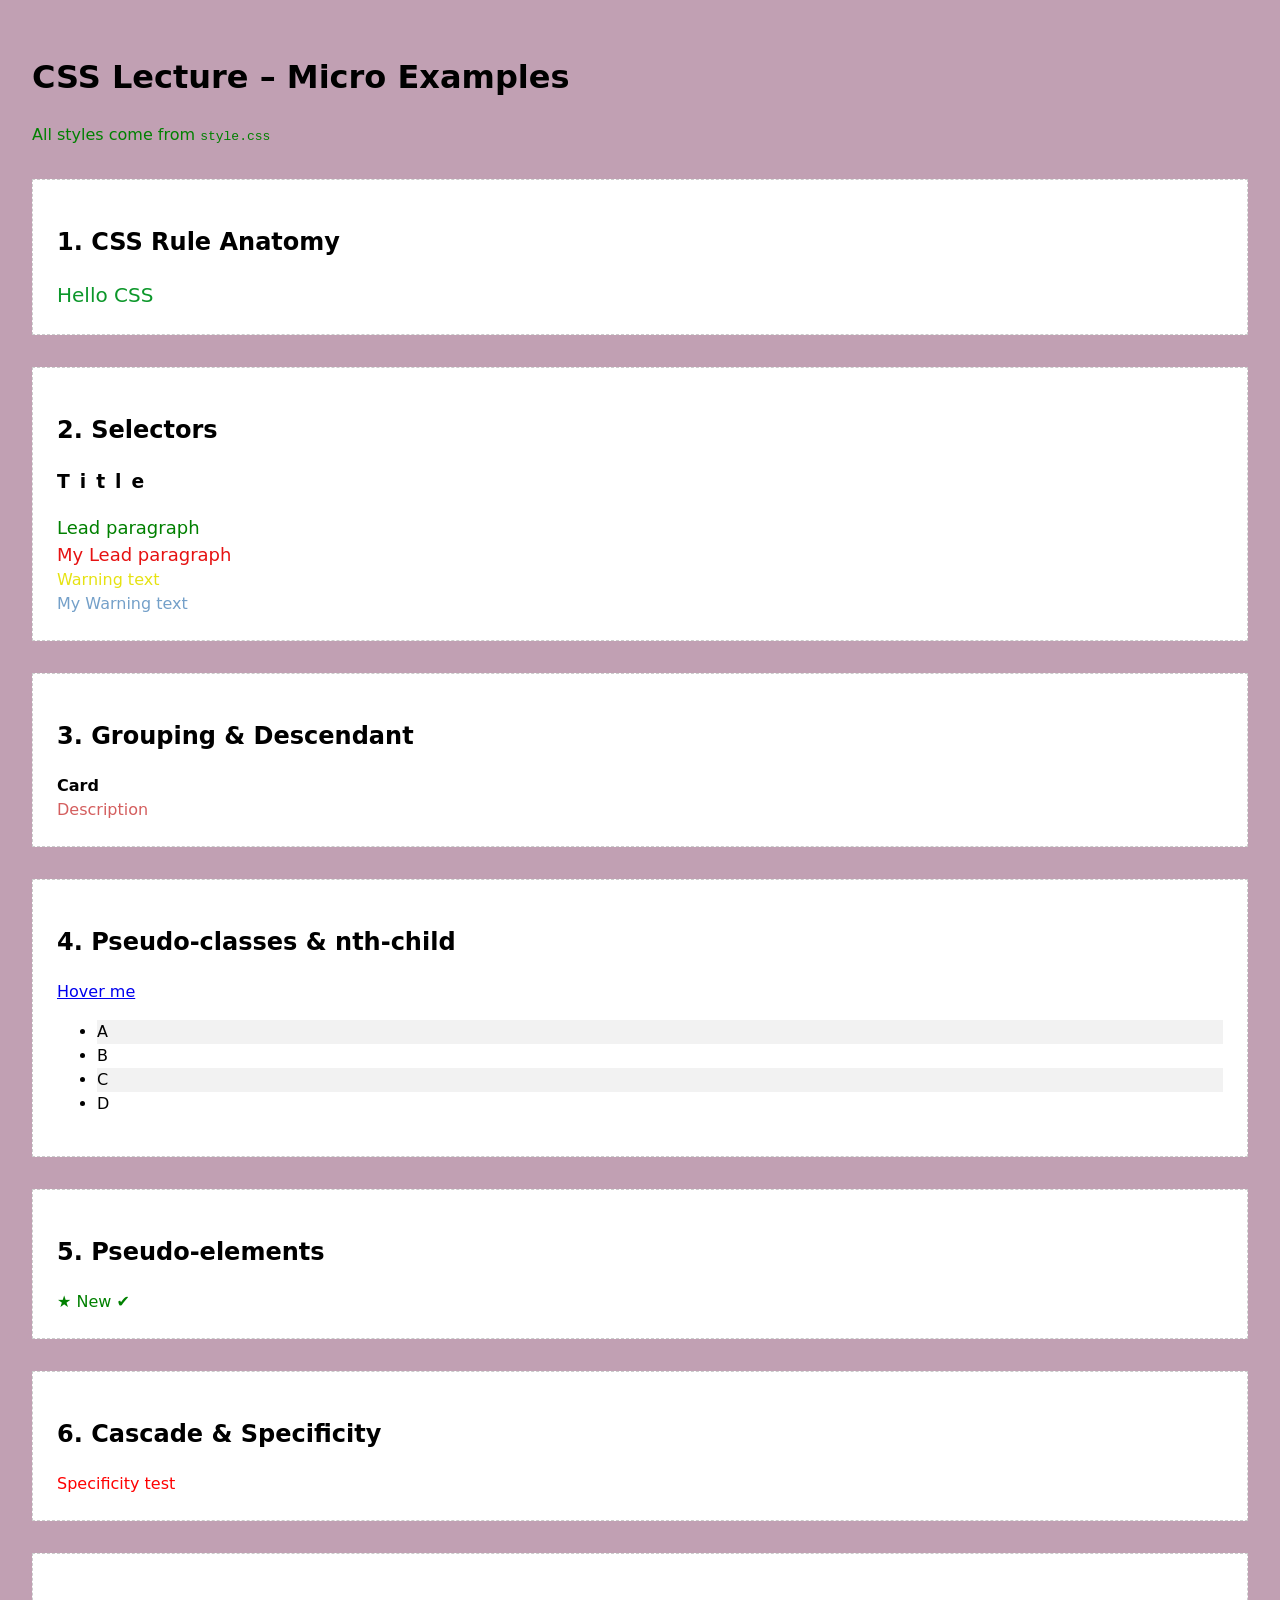
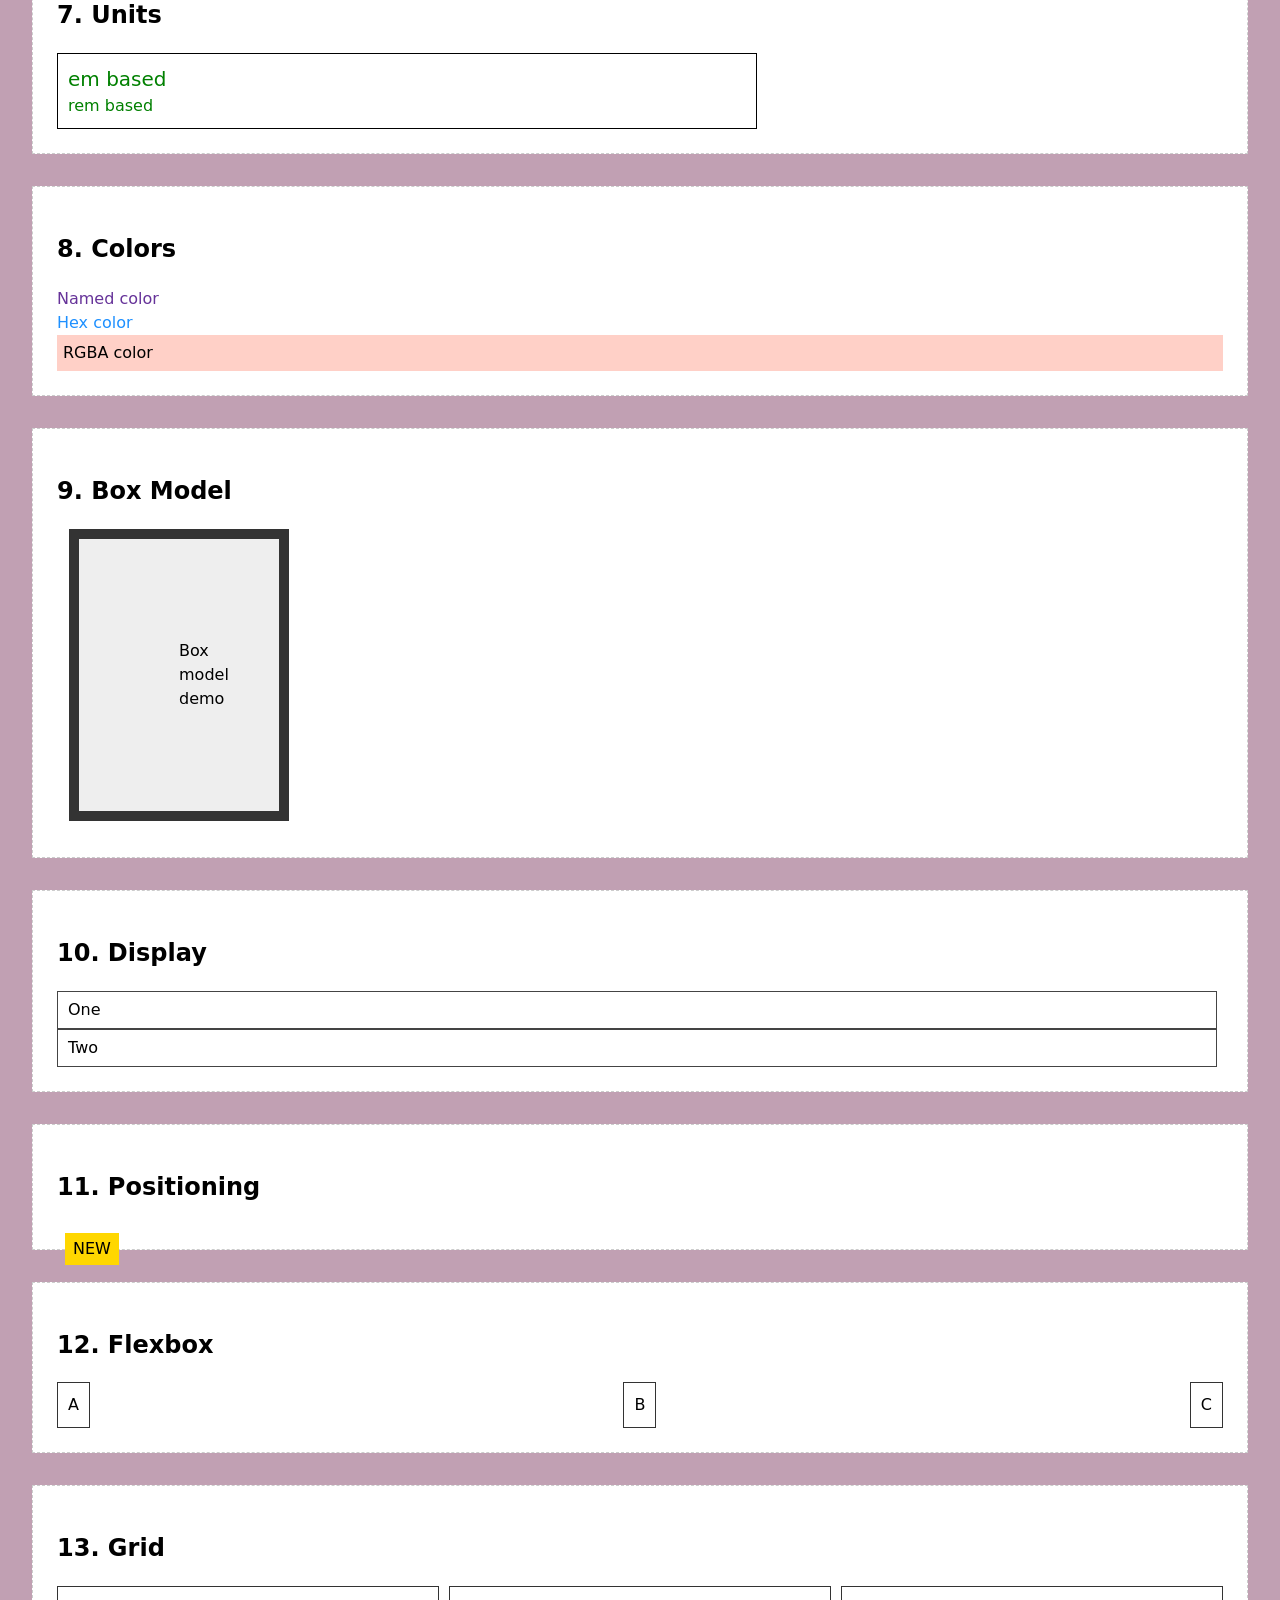
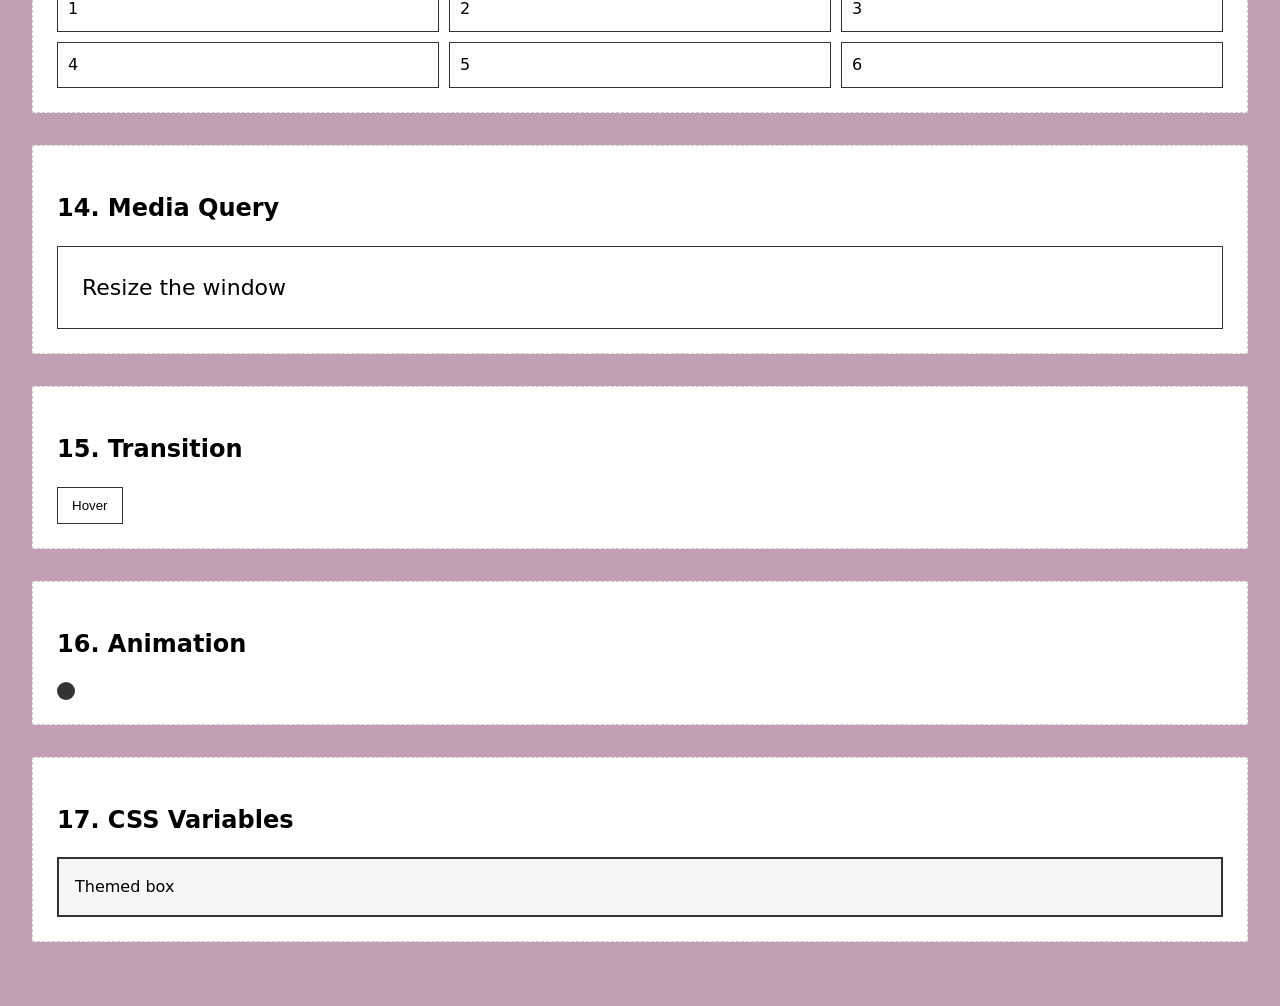
==== lecture-03-css-basics/index.html @ 49e9310b "Initial commit" ====
<!DOCTYPE html>
<html lang="en">
<head>
  <meta charset="UTF-8" />
  <title>CSS Lecture – Micro Demos (External CSS)</title>
  <meta name="viewport" content="width=device-width, initial-scale=1" />

  <!-- External CSS -->
  <link rel="stylesheet" href="style.css" />
</head>
<body>

  <h1>CSS Lecture – Micro Examples</h1>
  <p class="intro">All styles come from <code>style.css</code></p>

  <section>
    <h2 >1. CSS Rule Anatomy</h2>
    <p class="note">Hello CSS</p>
  </section>

  <section>
    <h2>2. Selectors</h2>
    <h3 class="kicker">Title</h3>
    <p class="lead">Lead paragraph</p>
    <p class="my-lead">My Lead paragraph</p>

    <p id="warning">Warning text</p>
    <p id="my-warning">My Warning text</p>


  </section>

  <section>
    <h2>3. Grouping & Descendant</h2>
    <div class="card">
      <h4>Card</h4>
      <p>Description</p>
    </div>
  </section>

  <section>
    <h2>4. Pseudo-classes & nth-child</h2>
    <a class="btn" href="#">Hover me</a>
    <ul class="list">
      <li>A</li><li>B</li><li>C</li><li>D</li>
    </ul>
  </section>

  <section>
    <h2>5. Pseudo-elements</h2>
    <p class="tag">New</p>
  </section>

  <section>
    <h2>6. Cascade & Specificity</h2>
    <p id="x" class="a">Specificity test</p>
  </section>

  <section>
    <h2>7. Units</h2>
    <div class="box">
      <p class="em">em based</p>
      <p class="rem">rem based</p>
    </div>
  </section>

  <section>
    <h2>8. Colors</h2>
    <div class="c1">Named color</div>
    <div class="c2">Hex color</div>
    <div class="c3">RGBA color</div>
  </section>

  <section>
    <h2>9. Box Model</h2>
    <div class="panel">Box model demo</div>
  </section>

  <section>
    <h2>10. Display</h2>
    <span class="pill">One</span>
    <span class="pill">Two</span>
  </section>

  <section>
    <h2>11. Positioning</h2>
    <div class="wrap">
      <div class="badge">NEW</div>
      <img class="photo" src="https://picsum.photos/320/140" alt="">
    </div>
  </section>

  <section>
    <h2>12. Flexbox</h2>
    <div class="row">
      <div class="cell">A</div>
      <div class="cell">B</div>
      <div class="cell">C</div>
    </div>
  </section>

  <section>
    <h2>13. Grid</h2>
    <div class="grid">
      <div class="cell">1</div><div class="cell">2</div><div class="cell">3</div>
      <div class="cell">4</div><div class="cell">5</div><div class="cell">6</div>
    </div>
  </section>

  <section>
    <h2>14. Media Query</h2>
    <div class="layout">Resize the window</div>
  </section>

  <section>
    <h2>15. Transition</h2>
    <button class="cta">Hover</button>
  </section>

  <section>
    <h2>16. Animation</h2>
    <div class="dot"></div>
  </section>

  <section>
    <h2>17. CSS Variables</h2>
    <div class="theme">Themed box</div>
  </section>

</body>
</html>
---- lecture-03-css-basics/style.css ----
/* =====================
   GLOBAL STYLES
===================== */
* { box-sizing: border-box; }

:root {
  --pad: 16px;
  --bg: #f6f6f6;
  --border: #333;
}

body {
  font-family: system-ui, Arial, sans-serif;
  background: #c1a0b3;
  padding: 24px;
  line-height: 1.5;
}

section {
  margin: 2rem 0;
  padding: 1.5rem;
  border: 1px dashed #ccc;
  background: #fff;
}

.intro { margin-bottom: 2rem; }

/* 1. Rule anatomy */
.note { color: rgb(12, 151, 42); font-size: 20px; }

/* 2. Selectors */
.kicker { letter-spacing: 10px; }
.lead { font-size: 18px; }
.my-lead {  color: rgb(230, 18, 18); font-size: 18px; }

#warning { color: rgb(230, 226, 18); }
#my-warning { color: rgb(116, 160, 201); }


/* 3. Grouping & descendant */
h4, p {   
    font-family: system-ui, Arial, sans-serif;
    margin: 0; }
.card p { color: #d45e5e; }

/* 4. Pseudo-classes */
.btn:hover { text-decoration: underline; }
.list li:nth-child(odd) { background: #f2f2f2; }

/* 5. Pseudo-elements */
.tag::before { content: "★ "; }
.tag::after { content: " ✔"; }

/* 6. Specificity */
p { color: green; }
.a { color: blue; }
#x { color: red; }

/* 7. Units */
.box { font-size: 20px; border: 1px solid #000; padding: 10px; width: 60%; }
.em { font-size: 1em; }
.rem { font-size: 1rem; }

/* 8. Colors */
.c1 { color: rebeccapurple; }
.c2 { color: #1e90ff; }
.c3 { background: rgba(255,99,71,0.3); padding: 6px; }

/* 9. Box model */
.panel {
  width: 200px;
  padding: 100px;
  border: 10px solid #333;
  margin: 12px;
  background: #eee;
}

/* 10. Display */
.pill {
  display: block;
  padding: 6px 10px;
  border: 1px solid #444;
  margin-right: 6px;
}

/* 11. Positioning */
.wrap { position: relative; width: 320px; }
.photo { width: 100%; display: block; }
.badge {
  position: absolute;
  top: 8px;
  left: 8px;
  background: gold;
  padding: 4px 8px;
}

/* 12. Flexbox */
.row {
  display: flex;
  justify-content: space-between;
  gap: 10px;
}
.cell { border: 1px solid #333; padding: 10px; }

/* 13. Grid */
.grid {
  display: grid;
  grid-template-columns: repeat(3, 1fr);
  gap: 10px;
}

/* 14. Media query */
.layout { padding: 12px; border: 1px solid #333; }
@media (min-width: 768px) {
  .layout { font-size: 22px; padding: 24px; }
}

/* 15. Transition */
.cta {
  padding: 10px 14px;
  border: 1px solid #333;
  background: white;
  cursor: pointer;
  transition: transform 200ms, background 200ms;
}
.cta:hover {
  transform: translateY(-2px);
  background: #eee;
}

/* 16. Animation */
.dot {
  width: 18px;
  height: 18px;
  border-radius: 50%;
  background: #333;
  animation: bounce 700ms infinite alternate;
}
@keyframes bounce {
  from { transform: translateY(0); }
  to { transform: translateY(-20px); }
}

/* 17. CSS Variables */
.theme {
  padding: var(--pad);
  background: var(--bg);
  border: 2px solid var(--border);
}
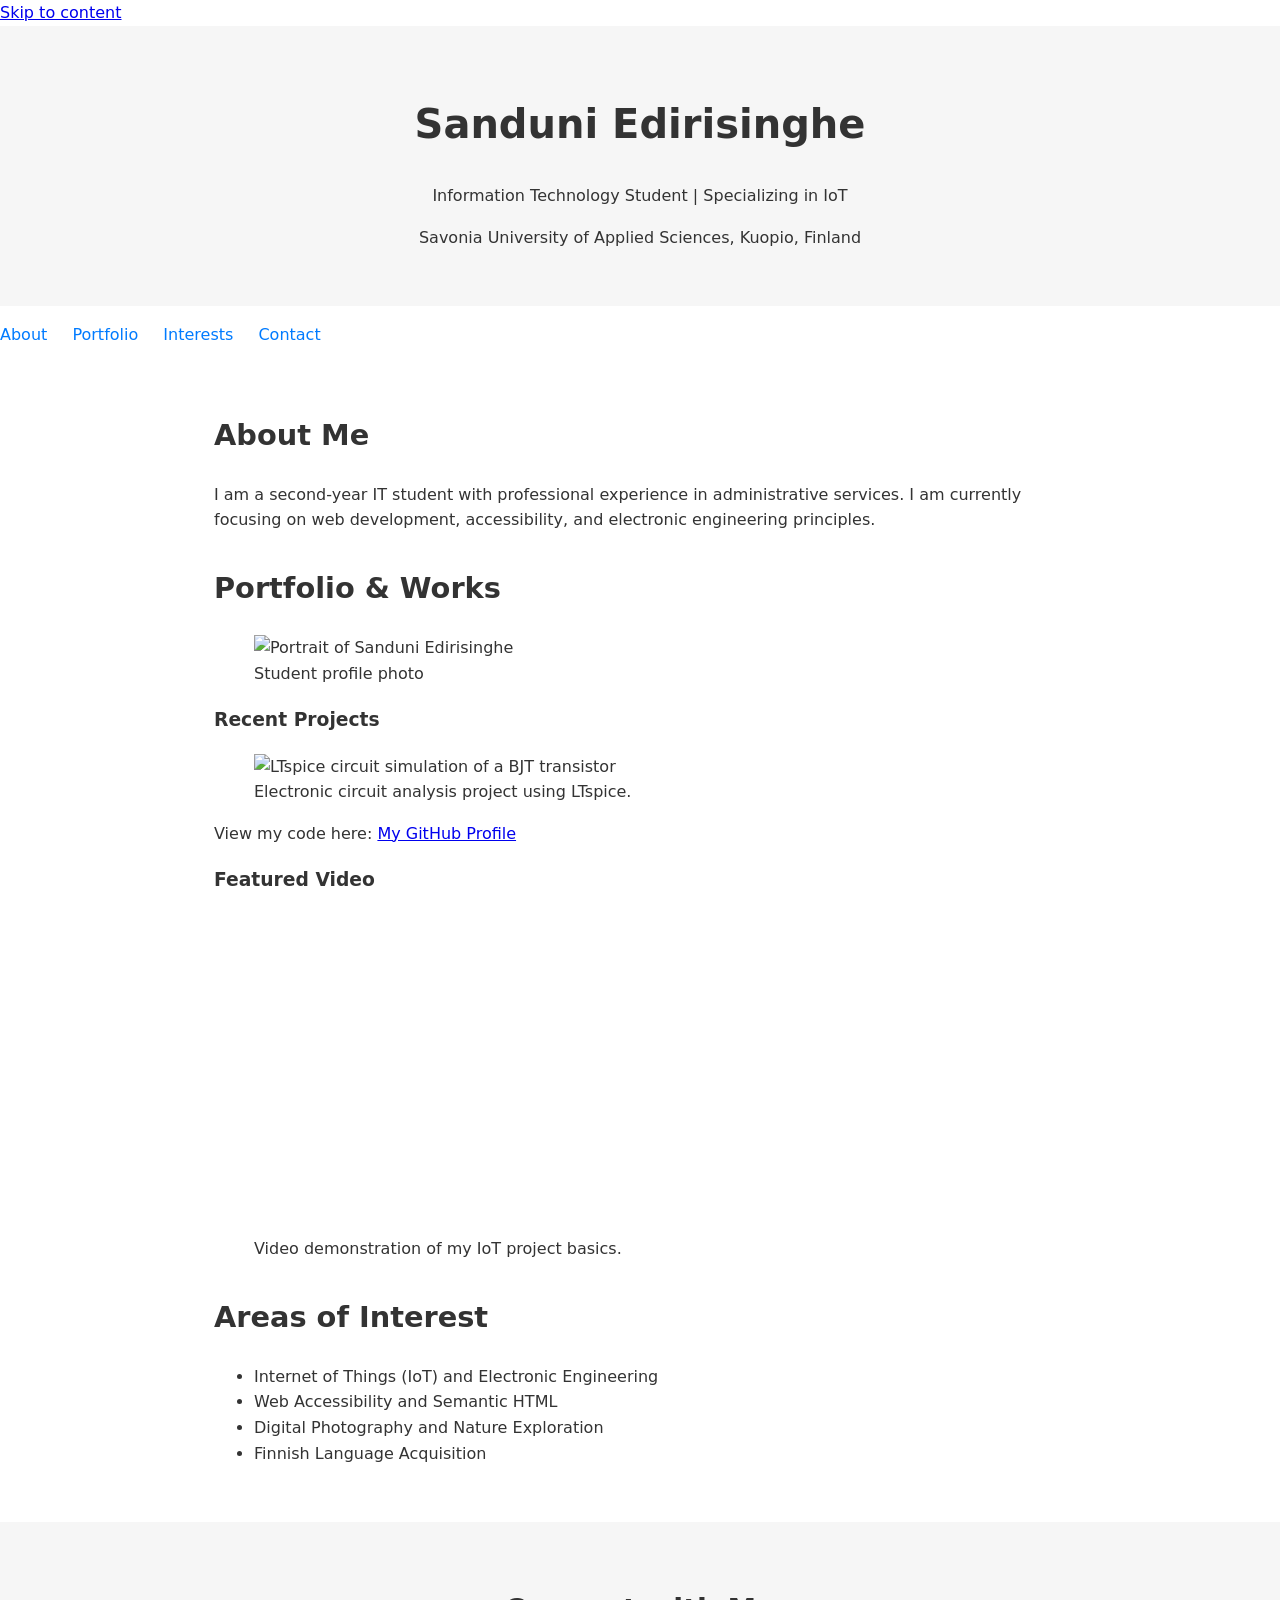
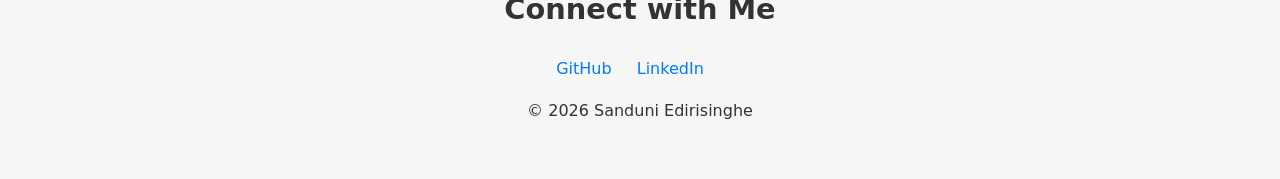
==== commit 1717693b: "update my portfolio" ====
--- a/lecture-03-css-basics/index.html
+++ b/lecture-03-css-basics/index.html
@@ -1,131 +1,82 @@
 <!DOCTYPE html>
 <html lang="en">
 <head>
-  <meta charset="UTF-8" />
-  <title>CSS Lecture – Micro Demos (External CSS)</title>
-  <meta name="viewport" content="width=device-width, initial-scale=1" />
-
-  <!-- External CSS -->
-  <link rel="stylesheet" href="style.css" />
+    <meta charset="UTF-8">
+    <meta name="viewport" content="width=device-width, initial-scale=1.0">
+    <title>Portfolio - Sanduni Edirisinghe</title>
+    <link rel="stylesheet" href="css/style.css">
 </head>
 <body>
 
-  <h1>CSS Lecture – Micro Examples</h1>
-  <p class="intro">All styles come from <code>style.css</code></p>
+    <a href="#main" class="skip-link">Skip to content</a>
 
-  <section>
-    <h2 >1. CSS Rule Anatomy</h2>
-    <p class="note">Hello CSS</p>
-  </section>
+    <header>
+        <h1>Sanduni Edirisinghe</h1>
+        <p>Information Technology Student | Specializing in IoT</p>
+        <p>Savonia University of Applied Sciences, Kuopio, Finland</p>
+    </header>
 
-  <section>
-    <h2>2. Selectors</h2>
-    <h3 class="kicker">Title</h3>
-    <p class="lead">Lead paragraph</p>
-    <p class="my-lead">My Lead paragraph</p>
+    <nav>
+        <ul>
+            <li><a href="#about">About</a></li>
+            <li><a href="#portfolio">Portfolio</a></li>
+            <li><a href="#interests">Interests</a></li>
+            <li><a href="#contact">Contact</a></li>
+        </ul>
+    </nav>
 
-    <p id="warning">Warning text</p>
-    <p id="my-warning">My Warning text</p>
+    <main id="main">
+        
+        <section id="about">
+            <h2>About Me</h2>
+            <p>I am a second-year IT student with professional experience in administrative services. I am currently focusing on web development, accessibility, and electronic engineering principles.</p>
+        </section>
 
+        <section id="portfolio">
+            <h2>Portfolio & Works</h2>
+            
+            <figure>
+                <img src="profile.jpg" alt="Portrait of Sanduni Edirisinghe">
+                <figcaption>Student profile photo</figcaption>
+            </figure>
 
-  </section>
+            <h3>Recent Projects</h3>
+            <figure>
+                <img src="circuit-simulation.png" alt="LTspice circuit simulation of a BJT transistor">
+                <figcaption>Electronic circuit analysis project using LTspice.</figcaption>
+            </figure>
 
-  <section>
-    <h2>3. Grouping & Descendant</h2>
-    <div class="card">
-      <h4>Card</h4>
-      <p>Description</p>
-    </div>
-  </section>
+            <p>View my code here: <a href="https://github.com/Sanduni-IoT">My GitHub Profile</a></p>
 
-  <section>
-    <h2>4. Pseudo-classes & nth-child</h2>
-    <a class="btn" href="#">Hover me</a>
-    <ul class="list">
-      <li>A</li><li>B</li><li>C</li><li>D</li>
-    </ul>
-  </section>
+            <h3>Featured Video</h3>
+            <figure>
+                <iframe width="560" height="315" src="https://www.youtube.com/embed/dQw4w9WgXcQ" title="Project Demonstration Video" frameborder="0" allowfullscreen></iframe>
+                <figcaption>Video demonstration of my IoT project basics.</figcaption>
+            </figure>
+        </section>
 
-  <section>
-    <h2>5. Pseudo-elements</h2>
-    <p class="tag">New</p>
-  </section>
+        <section id="interests">
+            <h2>Areas of Interest</h2>
+            <ul>
+                <li>Internet of Things (IoT) and Electronic Engineering</li>
+                <li>Web Accessibility and Semantic HTML</li>
+                <li>Digital Photography and Nature Exploration</li>
+                <li>Finnish Language Acquisition</li>
+            </ul>
+        </section>
 
-  <section>
-    <h2>6. Cascade & Specificity</h2>
-    <p id="x" class="a">Specificity test</p>
-  </section>
+    </main>
 
-  <section>
-    <h2>7. Units</h2>
-    <div class="box">
-      <p class="em">em based</p>
-      <p class="rem">rem based</p>
-    </div>
-  </section>
-
-  <section>
-    <h2>8. Colors</h2>
-    <div class="c1">Named color</div>
-    <div class="c2">Hex color</div>
-    <div class="c3">RGBA color</div>
-  </section>
-
-  <section>
-    <h2>9. Box Model</h2>
-    <div class="panel">Box model demo</div>
-  </section>
-
-  <section>
-    <h2>10. Display</h2>
-    <span class="pill">One</span>
-    <span class="pill">Two</span>
-  </section>
-
-  <section>
-    <h2>11. Positioning</h2>
-    <div class="wrap">
-      <div class="badge">NEW</div>
-      <img class="photo" src="https://picsum.photos/320/140" alt="">
-    </div>
-  </section>
-
-  <section>
-    <h2>12. Flexbox</h2>
-    <div class="row">
-      <div class="cell">A</div>
-      <div class="cell">B</div>
-      <div class="cell">C</div>
-    </div>
-  </section>
-
-  <section>
-    <h2>13. Grid</h2>
-    <div class="grid">
-      <div class="cell">1</div><div class="cell">2</div><div class="cell">3</div>
-      <div class="cell">4</div><div class="cell">5</div><div class="cell">6</div>
-    </div>
-  </section>
-
-  <section>
-    <h2>14. Media Query</h2>
-    <div class="layout">Resize the window</div>
-  </section>
-
-  <section>
-    <h2>15. Transition</h2>
-    <button class="cta">Hover</button>
-  </section>
-
-  <section>
-    <h2>16. Animation</h2>
-    <div class="dot"></div>
-  </section>
-
-  <section>
-    <h2>17. CSS Variables</h2>
-    <div class="theme">Themed box</div>
-  </section>
+    <footer>
+        <h2>Connect with Me</h2>
+        <nav>
+            <ul>
+                <li><a href="https://github.com/Sanduni-IoT">GitHub</a></li>
+                <li><a href="https://www.linkedin.com/">LinkedIn</a></li>
+            </ul>
+        </nav>
+        <p>© 2026 Sanduni Edirisinghe</p>
+    </footer>
 
 </body>
-</html>
+</html>
--- a/lecture-03-css-basics/css/style.css
+++ b/lecture-03-css-basics/css/style.css
@@ -0,0 +1,72 @@
+/* =====================
+   GLOBAL & TYPOGRAPHY (Step 3)
+===================== */
+* { box-sizing: border-box; } /* From template */
+
+body {
+    font-family: system-ui, Arial, sans-serif; /* Step 3 */
+    line-height: 1.6; /* Step 3 */
+    color: #333;
+    margin: 0;
+}
+
+h1 { font-size: 2.5rem; } /* Step 3 */
+h2 { font-size: 1.8rem; } /* Step 3 */
+
+/* =====================
+   LAYOUT & SPACING (Step 4 & 8)
+===================== */
+main {
+    max-width: 900px; /* Step 8 */
+    margin: 0 auto;  /* Step 8: Center content */
+    padding: 24px;   /* Step 4: Padding */
+}
+
+section {
+    margin-bottom: 2rem; /* Step 4: Vertical spacing */
+}
+
+/* =====================
+   HEADER & FOOTER (Step 5)
+===================== */
+header, footer {
+    background-color: #f6f6f6; /* Step 5: Subtle background */
+    padding: 40px 20px;       /* Step 5: Padding */
+    text-align: center;
+}
+
+/* =====================
+   NAVIGATION (Step 6)
+===================== */
+nav ul {
+    list-style-type: none; /* Step 6: Remove bullets */
+    padding: 0;
+}
+
+nav li {
+    display: inline;       /* Step 6: Horizontal items */
+    margin-right: 20px;
+}
+
+nav a {
+    text-decoration: none; /* Step 6: Remove underline */
+    color: #007bff;
+}
+
+nav a:hover {
+    text-decoration: underline; /* Selector Practice: Pseudo-class */
+}
+
+/* =====================
+   RESPONSIVE IMAGES (Step 7)
+===================== */
+img {
+    max-width: 100%; /* Step 7: Mandatory */
+    height: auto;    /* Step 7: Mandatory */
+}
+
+/* =====================
+   SELECTOR PRACTICE (Step 2)
+===================== */
+#main { background: #fff; } /* ID Selector */
+.card p { color: #666; }    /* Descendant Selector */
